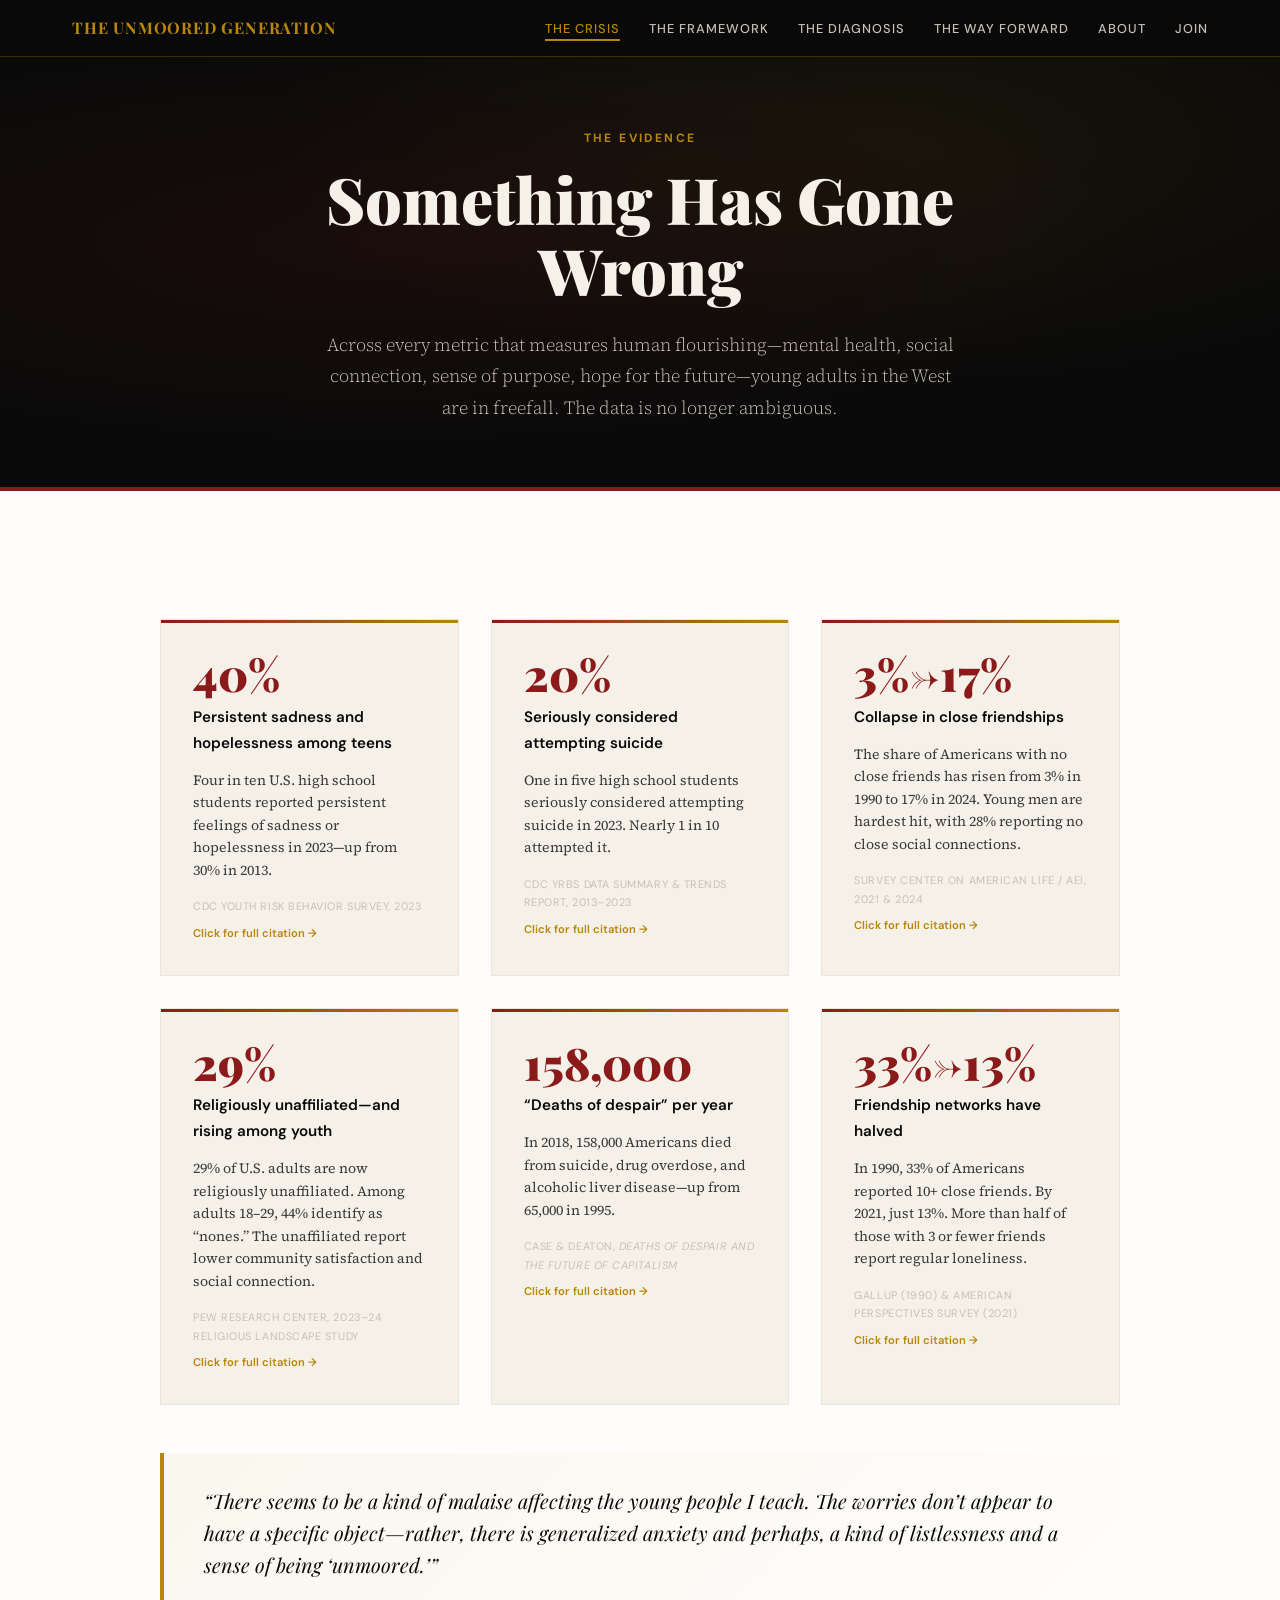
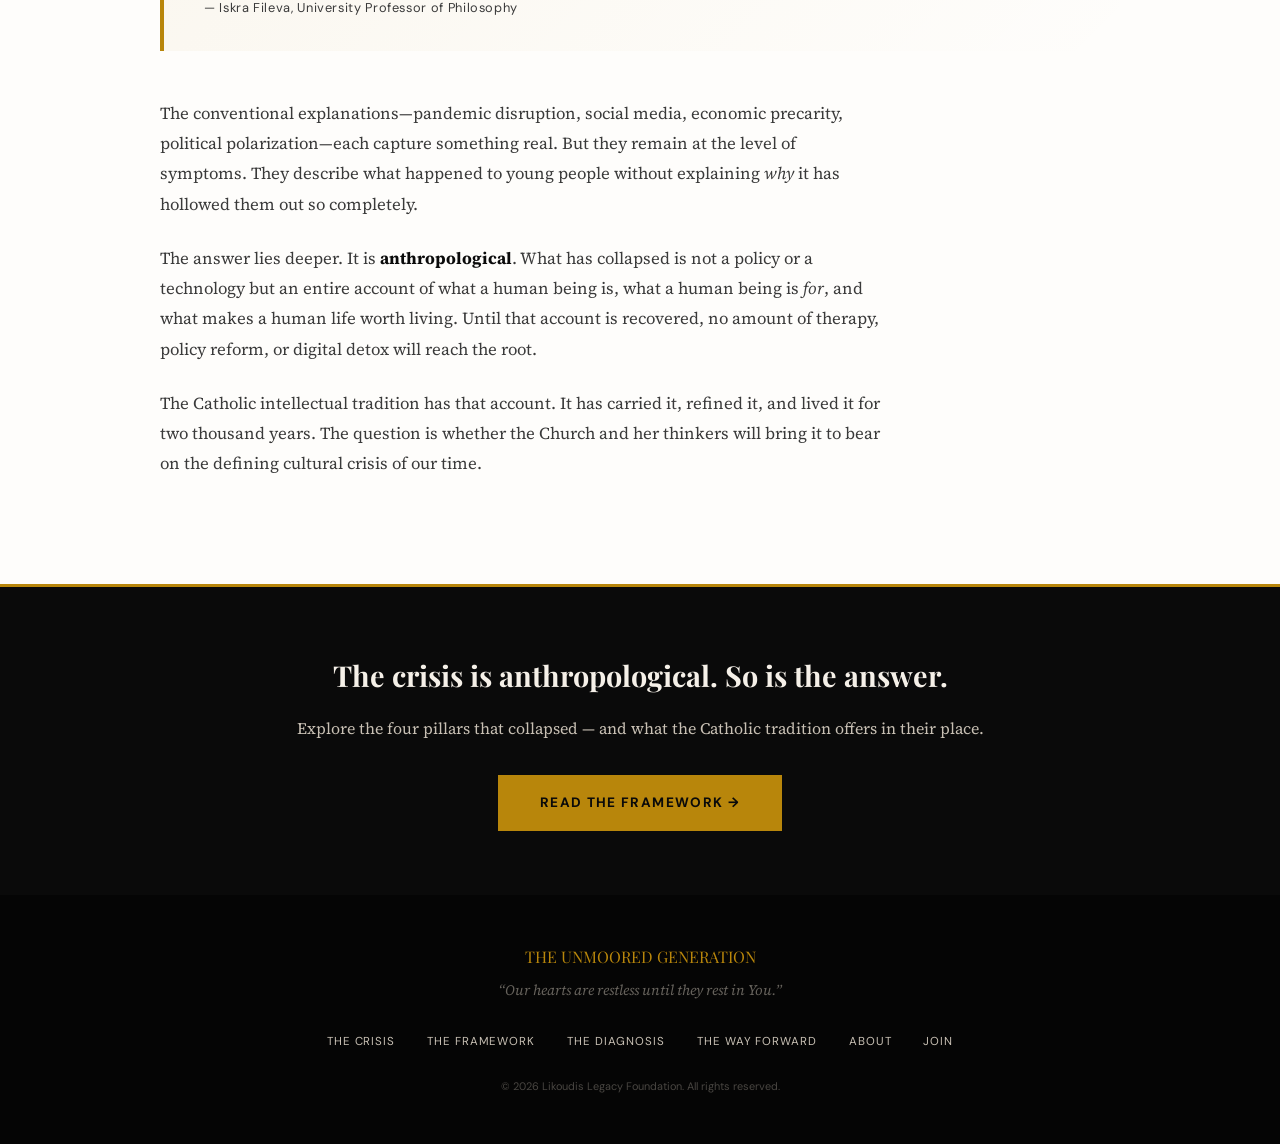
==== crisis.html @ 86757663 "Fix: Rebuild index as full landing page with section previews, add section-cta styles" ====
<!DOCTYPE html>
<html lang="en">
<head>
<meta charset="UTF-8">
<meta name="viewport" content="width=device-width, initial-scale=1.0">
<title>The Crisis — The Unmoored Generation</title>
<link rel="preconnect" href="https://fonts.googleapis.com">
<link href="https://fonts.googleapis.com/css2?family=Playfair+Display:ital,wght@0,400;0,700;0,900;1,400;1,700&family=Source+Serif+4:ital,opsz,wght@0,8..60,300;0,8..60,400;0,8..60,600;1,8..60,400&family=DM+Sans:wght@400;500;600;700&display=swap" rel="stylesheet">
<link rel="stylesheet" href="style.css">
</head>
<body>

<nav id="nav">
  <div class="nav-inner">
    <a href="index.html" class="nav-brand">THE UNMOORED GENERATION</a>
    <button class="hamburger" onclick="toggleMenu()">☰</button>
    <ul class="nav-links">
      <li><a href="crisis.html" class="active">The Crisis</a></li>
      <li><a href="framework.html">The Framework</a></li>
      <li><a href="diagnosis.html">The Diagnosis</a></li>
      <li><a href="solutions.html">The Way Forward</a></li>
      <li><a href="about.html">About</a></li>
      <li><a href="join.html">Join</a></li>
    </ul>
  </div>
</nav>

<header class="page-header">
  <div class="page-header-inner">
    <div class="section-label">The Evidence</div>
    <h1>Something Has Gone Wrong</h1>
    <p>Across every metric that measures human flourishing&mdash;mental health, social connection, sense of purpose, hope for the future&mdash;young adults in the West are in freefall. The data is no longer ambiguous.</p>
  </div>
</header>

<section class="section" style="background:var(--white); border-top:4px solid var(--blood);">
  <div class="section-inner">

    <div class="data-grid reveal">
      <a class="data-card" onclick="openModal('modal-1')" role="button" tabindex="0">
        <div class="data-number">40%</div>
        <div class="data-title">Persistent sadness and hopelessness among teens</div>
        <div class="data-desc">Four in ten U.S. high school students reported persistent feelings of sadness or hopelessness in 2023&mdash;up from 30% in 2013.</div>
        <div class="data-source">CDC Youth Risk Behavior Survey, 2023</div>
        <div class="data-link-hint">Click for full citation →</div>
      </a>

      <a class="data-card" onclick="openModal('modal-2')" role="button" tabindex="0">
        <div class="data-number">20%</div>
        <div class="data-title">Seriously considered attempting suicide</div>
        <div class="data-desc">One in five high school students seriously considered attempting suicide in 2023. Nearly 1 in 10 attempted it.</div>
        <div class="data-source">CDC YRBS Data Summary &amp; Trends Report, 2013–2023</div>
        <div class="data-link-hint">Click for full citation →</div>
      </a>

      <a class="data-card" onclick="openModal('modal-3')" role="button" tabindex="0">
        <div class="data-number">3%→17%</div>
        <div class="data-title">Collapse in close friendships</div>
        <div class="data-desc">The share of Americans with no close friends has risen from 3% in 1990 to 17% in 2024. Young men are hardest hit, with 28% reporting no close social connections.</div>
        <div class="data-source">Survey Center on American Life / AEI, 2021 &amp; 2024</div>
        <div class="data-link-hint">Click for full citation →</div>
      </a>

      <a class="data-card" onclick="openModal('modal-4')" role="button" tabindex="0">
        <div class="data-number">29%</div>
        <div class="data-title">Religiously unaffiliated&mdash;and rising among youth</div>
        <div class="data-desc">29% of U.S. adults are now religiously unaffiliated. Among adults 18&ndash;29, 44% identify as &ldquo;nones.&rdquo; The unaffiliated report lower community satisfaction and social connection.</div>
        <div class="data-source">Pew Research Center, 2023–24 Religious Landscape Study</div>
        <div class="data-link-hint">Click for full citation →</div>
      </a>

      <a class="data-card" onclick="openModal('modal-5')" role="button" tabindex="0">
        <div class="data-number">158,000</div>
        <div class="data-title">&ldquo;Deaths of despair&rdquo; per year</div>
        <div class="data-desc">In 2018, 158,000 Americans died from suicide, drug overdose, and alcoholic liver disease&mdash;up from 65,000 in 1995.</div>
        <div class="data-source">Case &amp; Deaton, <em>Deaths of Despair and the Future of Capitalism</em></div>
        <div class="data-link-hint">Click for full citation →</div>
      </a>

      <a class="data-card" onclick="openModal('modal-6')" role="button" tabindex="0">
        <div class="data-number">33%→13%</div>
        <div class="data-title">Friendship networks have halved</div>
        <div class="data-desc">In 1990, 33% of Americans reported 10+ close friends. By 2021, just 13%. More than half of those with 3 or fewer friends report regular loneliness.</div>
        <div class="data-source">Gallup (1990) &amp; American Perspectives Survey (2021)</div>
        <div class="data-link-hint">Click for full citation →</div>
      </a>
    </div>

    <div class="pull-quote reveal">
      <p>&ldquo;There seems to be a kind of malaise affecting the young people I teach. The worries don&rsquo;t appear to have a specific object&mdash;rather, there is generalized anxiety and perhaps, a kind of listlessness and a sense of being &lsquo;unmoored.&rsquo;&rdquo;</p>
      <cite>&mdash; Iskra Fileva, University Professor of Philosophy</cite>
    </div>

    <div class="prose reveal" style="max-width:720px;">
      <p>The conventional explanations&mdash;pandemic disruption, social media, economic precarity, political polarization&mdash;each capture something real. But they remain at the level of symptoms. They describe what happened to young people without explaining <em>why</em> it has hollowed them out so completely.</p>
      <p>The answer lies deeper. It is <strong>anthropological</strong>. What has collapsed is not a policy or a technology but an entire account of what a human being is, what a human being is <em>for</em>, and what makes a human life worth living. Until that account is recovered, no amount of therapy, policy reform, or digital detox will reach the root.</p>
      <p>The Catholic intellectual tradition has that account. It has carried it, refined it, and lived it for two thousand years. The question is whether the Church and her thinkers will bring it to bear on the defining cultural crisis of our time.</p>
    </div>

  </div>
</section>

<div class="cta-banner">
  <h3>The crisis is anthropological. So is the answer.</h3>
  <p>Explore the four pillars that collapsed — and what the Catholic tradition offers in their place.</p>
  <a href="framework.html" class="btn">Read the Framework →</a>
</div>

<footer>
  <div class="footer-brand">THE UNMOORED GENERATION</div>
  <div class="footer-tagline">&ldquo;Our hearts are restless until they rest in You.&rdquo;</div>
  <ul class="footer-links">
    <li><a href="crisis.html">The Crisis</a></li>
    <li><a href="framework.html">The Framework</a></li>
    <li><a href="diagnosis.html">The Diagnosis</a></li>
    <li><a href="solutions.html">The Way Forward</a></li>
    <li><a href="about.html">About</a></li>
    <li><a href="join.html">Join</a></li>
  </ul>
  <div class="footer-copy">&copy; 2026 Likoudis Legacy Foundation. All rights reserved.</div>
</footer>

<!-- CITATION MODALS -->
<div class="modal-overlay" id="modal-1">
  <div class="modal">
    <button class="modal-close" onclick="closeModal('modal-1')">&times;</button>
    <div class="modal-stat">40%</div>
    <h3>Persistent Feelings of Sadness or Hopelessness Among U.S. High School Students</h3>
    <p>In 2023, 39.7% of U.S. high school students experienced persistent feelings of sadness or hopelessness during the past 12 months. This represents a significant increase from 30% in 2013, though a slight improvement from 42% in 2021.</p>
    <p>The trend is particularly acute among female students (53%), LGBTQ+ students (65%), and students from marginalized racial and ethnic groups.</p>
    <div class="citation">
      <div class="cite-label">Primary Sources</div>
      <p><strong>CDC.</strong> &ldquo;Youth Risk Behavior Survey Data Summary &amp; Trends Report: 2013&ndash;2023.&rdquo; U.S. Department of Health and Human Services, 2024.</p>
      <p><a href="https://www.cdc.gov/yrbs/dstr/pdf/YRBS-2023-Data-Summary-Trend-Report.pdf" target="_blank" rel="noopener">https://www.cdc.gov/yrbs/dstr/pdf/YRBS-2023-Data-Summary-Trend-Report.pdf</a></p>
      <p style="margin-top:1rem;"><strong>Verlenden, J.V., et al.</strong> &ldquo;Mental Health and Suicide Risk Among High School Students.&rdquo; <em>MMWR Suppl.</em> 73(4), October 2024.</p>
      <p><a href="https://www.cdc.gov/mmwr/volumes/73/su/pdfs/su7304a9-H.pdf" target="_blank" rel="noopener">https://www.cdc.gov/mmwr/volumes/73/su/pdfs/su7304a9-H.pdf</a></p>
    </div>
  </div>
</div>

<div class="modal-overlay" id="modal-2">
  <div class="modal">
    <button class="modal-close" onclick="closeModal('modal-2')">&times;</button>
    <div class="modal-stat">20.4%</div>
    <h3>Suicidal Ideation Among U.S. High School Students</h3>
    <p>In 2023, 20.4% of high school students seriously considered attempting suicide, and 9.5% attempted suicide during the past 12 months. Among female students, 27% seriously considered suicide.</p>
    <div class="citation">
      <div class="cite-label">Primary Sources</div>
      <p><strong>CDC.</strong> &ldquo;Mental Health &mdash; Adolescent and School Health.&rdquo; Updated January 2025.</p>
      <p><a href="https://www.cdc.gov/healthy-youth/mental-health/index.html" target="_blank" rel="noopener">https://www.cdc.gov/healthy-youth/mental-health/index.html</a></p>
      <p style="margin-top:1rem;"><strong>CDC.</strong> &ldquo;2023 Youth Risk Behavior Survey Results.&rdquo; Updated February 2025.</p>
      <p><a href="https://www.cdc.gov/yrbs/results/2023-yrbs-results.html" target="_blank" rel="noopener">https://www.cdc.gov/yrbs/results/2023-yrbs-results.html</a></p>
    </div>
  </div>
</div>

<div class="modal-overlay" id="modal-3">
  <div class="modal">
    <button class="modal-close" onclick="closeModal('modal-3')">&times;</button>
    <div class="modal-stat">3% → 17%</div>
    <h3>The Collapse of Close Friendships in America</h3>
    <p>In 1990, just 3% of Americans reported having no close friends. By 2021, that figure had risen to 12%. By 2024, it reached 17%. Young men have been hardest hit: 28% of men under 30 reported having no close social connections in 2021.</p>
    <div class="citation">
      <div class="cite-label">Primary Sources</div>
      <p><strong>Cox, Daniel A.</strong> &ldquo;The State of American Friendship: Change, Challenges, and Loss.&rdquo; <em>American Perspectives Survey</em>, Survey Center on American Life, June 2021.</p>
      <p><a href="https://www.americansurveycenter.org/research/the-state-of-american-friendship-change-challenges-and-loss/" target="_blank" rel="noopener">https://www.americansurveycenter.org/research/the-state-of-american-friendship-change-challenges-and-loss/</a></p>
      <p style="margin-top:1rem;"><strong>Cox, Daniel A. and Pressler, Samuel.</strong> &ldquo;Disconnected: The Growing Class Divide in American Civic Life.&rdquo; Survey Center on American Life, 2024.</p>
      <p><a href="https://www.aei.org/featured_data/the-decline-in-american-friendship/" target="_blank" rel="noopener">https://www.aei.org/featured_data/the-decline-in-american-friendship/</a></p>
    </div>
  </div>
</div>

<div class="modal-overlay" id="modal-4">
  <div class="modal">
    <button class="modal-close" onclick="closeModal('modal-4')">&times;</button>
    <div class="modal-stat">29%</div>
    <h3>The Rise of Religious &ldquo;Nones&rdquo; in America</h3>
    <p>According to Pew Research Center&rsquo;s 2023&ndash;24 Religious Landscape Study, 29% of U.S. adults now identify as religiously unaffiliated. Among adults aged 18&ndash;29, approximately 44% are unaffiliated. The unaffiliated report lower satisfaction with their communities and social lives.</p>
    <div class="citation">
      <div class="cite-label">Primary Sources</div>
      <p><strong>Pew Research Center.</strong> &ldquo;Religious &lsquo;Nones&rsquo; in America: Who They Are and What They Believe.&rdquo; January 24, 2024.</p>
      <p><a href="https://www.pewresearch.org/religion/2024/01/24/religious-nones-in-america-who-they-are-and-what-they-believe/" target="_blank" rel="noopener">https://www.pewresearch.org/religion/2024/01/24/religious-nones-in-america-who-they-are-and-what-they-believe/</a></p>
      <p style="margin-top:1rem;"><strong>Pew Research Center.</strong> &ldquo;Decline of Christianity in the U.S. Has Slowed, May Have Leveled Off.&rdquo; February 2025.</p>
      <p><a href="https://www.pewresearch.org/religion/2025/02/26/decline-of-christianity-in-the-us-has-slowed-may-have-leveled-off/" target="_blank" rel="noopener">https://www.pewresearch.org/religion/2025/02/26/decline-of-christianity-in-the-us-has-slowed-may-have-leveled-off/</a></p>
    </div>
  </div>
</div>

<div class="modal-overlay" id="modal-5">
  <div class="modal">
    <button class="modal-close" onclick="closeModal('modal-5')">&times;</button>
    <div class="modal-stat">158,000</div>
    <h3>&ldquo;Deaths of Despair&rdquo;</h3>
    <p>Princeton economists Anne Case and Angus Deaton documented a dramatic rise in deaths from suicide, drug overdose, and alcoholic liver disease. In 2018, approximately 158,000 Americans died from these causes, compared to 65,000 in 1995.</p>
    <p>Case and Deaton attribute this to a &ldquo;broad deterioration in the lives of Americans without a college degree,&rdquo; including the weakening of social institutions and declining economic prospects.</p>
    <div class="citation">
      <div class="cite-label">Primary Sources</div>
      <p><strong>Case, Anne and Deaton, Angus.</strong> <em>Deaths of Despair and the Future of Capitalism.</em> Princeton University Press, 2020.</p>
      <p style="margin-top:1rem;"><strong>Case, Anne and Deaton, Angus.</strong> &ldquo;Rising Morbidity and Mortality in Midlife.&rdquo; <em>PNAS</em> 112(49), 2015.</p>
      <p><a href="https://www.pnas.org/doi/10.1073/pnas.1518393112" target="_blank" rel="noopener">https://www.pnas.org/doi/10.1073/pnas.1518393112</a></p>
    </div>
  </div>
</div>

<div class="modal-overlay" id="modal-6">
  <div class="modal">
    <button class="modal-close" onclick="closeModal('modal-6')">&times;</button>
    <div class="modal-stat">33% → 13%</div>
    <h3>The Shrinking of American Social Networks</h3>
    <p>In 1990, 33% of Americans reported having 10 or more close friends. By 2021, just 13% did. In 1990, 45% of young men said they would turn to friends first when facing a personal problem. By 2021, only 22% did. Americans who attend religious services regularly report significantly lower rates of loneliness.</p>
    <div class="citation">
      <div class="cite-label">Primary Sources</div>
      <p><strong>Cox, Daniel A.</strong> &ldquo;The State of American Friendship.&rdquo; Survey Center on American Life, June 2021.</p>
      <p><a href="https://www.americansurveycenter.org/research/the-state-of-american-friendship-change-challenges-and-loss/" target="_blank" rel="noopener">https://www.americansurveycenter.org/research/the-state-of-american-friendship-change-challenges-and-loss/</a></p>
      <p style="margin-top:1rem;"><strong>Cox, Daniel A.</strong> &ldquo;Men&rsquo;s Social Circles Are Shrinking.&rdquo; Survey Center on American Life, 2022.</p>
      <p><a href="https://www.americansurveycenter.org/why-mens-social-circles-are-shrinking/" target="_blank" rel="noopener">https://www.americansurveycenter.org/why-mens-social-circles-are-shrinking/</a></p>
    </div>
  </div>
</div>

<script src="main.js"></script>
</body>
</html>
---- style.css ----
:root {
  --ink: #0a0a0a;
  --cream: #f5f0e8;
  --parchment: #ece5d8;
  --gold: #b8860b;
  --gold-light: #d4a843;
  --blood: #8b1a1a;
  --blood-deep: #5c0e0e;
  --slate: #3a3a3a;
  --mist: #c8c0b4;
  --white: #fefdfb;
}
* { margin: 0; padding: 0; box-sizing: border-box; }
html { scroll-behavior: smooth; }
body {
  font-family: 'Source Serif 4', Georgia, serif;
  background: var(--cream);
  color: var(--ink);
  line-height: 1.7;
  overflow-x: hidden;
}

/* ── NAV ── */
nav {
  position: fixed; top: 0; left: 0; right: 0; z-index: 100;
  background: rgba(10,10,10,0.97);
  backdrop-filter: blur(12px);
  border-bottom: 1px solid rgba(184,134,11,0.3);
  transition: transform 0.3s ease;
}
nav.hidden { transform: translateY(-100%); }
.nav-inner {
  max-width: 1200px; margin: 0 auto;
  display: flex; align-items: center; justify-content: space-between;
  padding: 0.9rem 2rem;
}
.nav-brand {
  font-family: 'Playfair Display', serif;
  color: var(--gold); font-size: 1rem; font-weight: 700;
  letter-spacing: 0.05em; text-decoration: none;
}
.nav-links { display: flex; gap: 1.8rem; list-style: none; }
.nav-links a {
  color: var(--mist); text-decoration: none;
  font-family: 'DM Sans', sans-serif; font-size: 0.8rem;
  font-weight: 500; letter-spacing: 0.08em; text-transform: uppercase;
  transition: color 0.3s; padding-bottom: 2px;
  border-bottom: 2px solid transparent;
}
.nav-links a:hover { color: var(--gold); }
.nav-links a.active {
  color: var(--gold);
  border-bottom: 2px solid var(--gold);
}
.hamburger {
  display: none; background: none; border: none;
  color: var(--gold); font-size: 1.5rem; cursor: pointer;
}

/* ── PAGE HEADER (non-home pages) ── */
.page-header {
  background: var(--ink); padding: 8rem 2rem 4rem;
  text-align: center; position: relative; overflow: hidden;
}
.page-header::before {
  content: ''; position: absolute; inset: 0;
  background: radial-gradient(ellipse at 30% 50%, rgba(139,26,26,0.12) 0%, transparent 60%),
    radial-gradient(ellipse at 70% 30%, rgba(184,134,11,0.08) 0%, transparent 50%);
}
.page-header-inner { position: relative; z-index: 1; max-width: 800px; margin: 0 auto; }
.page-header .section-label { color: var(--gold); margin-bottom: 1rem; }
.page-header h1 {
  font-family: 'Playfair Display', serif;
  font-size: clamp(2.5rem, 5vw, 4rem); font-weight: 900;
  color: var(--cream); line-height: 1.1; margin-bottom: 1.5rem;
}
.page-header p {
  font-size: 1.15rem; color: var(--mist); max-width: 640px; margin: 0 auto;
  font-weight: 300;
}

/* ── SECTIONS ── */
.section { padding: 5rem 2rem; }
.section-inner { max-width: 960px; margin: 0 auto; }
.section-label {
  font-family: 'DM Sans', sans-serif; font-size: 0.75rem;
  font-weight: 700; letter-spacing: 0.2em; text-transform: uppercase;
  color: var(--blood); margin-bottom: 1rem;
}
.section-title {
  font-family: 'Playfair Display', serif;
  font-size: clamp(2rem, 4vw, 3rem); font-weight: 900;
  line-height: 1.15; margin-bottom: 2rem; color: var(--ink);
}
.section-intro {
  font-size: 1.1rem; color: var(--slate); max-width: 720px; margin-bottom: 3rem;
}
.prose p { font-size: 1.05rem; color: var(--slate); margin-bottom: 1.5rem; line-height: 1.8; }
.prose p strong { color: var(--ink); }

/* ── DATA GRID ── */
.data-grid {
  display: grid; grid-template-columns: repeat(auto-fit, minmax(280px, 1fr));
  gap: 2rem; margin: 3rem 0;
}
.data-card {
  background: var(--cream); border: 1px solid var(--parchment);
  padding: 2rem; position: relative;
  transition: transform 0.3s, box-shadow 0.3s;
  cursor: pointer; text-decoration: none; color: inherit; display: block;
}
.data-card:hover { transform: translateY(-4px); box-shadow: 0 12px 40px rgba(0,0,0,0.08); }
.data-card::before {
  content: ''; position: absolute; top: 0; left: 0; right: 0;
  height: 3px; background: linear-gradient(90deg, var(--blood), var(--gold));
}
.data-number {
  font-family: 'Playfair Display', serif; font-size: 2.8rem;
  font-weight: 900; color: var(--blood); line-height: 1; margin-bottom: 0.5rem;
}
.data-title {
  font-family: 'DM Sans', sans-serif; font-size: 0.95rem;
  font-weight: 600; color: var(--ink); margin-bottom: 0.75rem;
}
.data-desc { font-size: 0.88rem; color: var(--slate); line-height: 1.6; }
.data-source {
  font-family: 'DM Sans', sans-serif; font-size: 0.68rem;
  color: var(--mist); margin-top: 1rem; text-transform: uppercase; letter-spacing: 0.05em;
}
.data-link-hint {
  font-family: 'DM Sans', sans-serif; font-size: 0.7rem;
  color: var(--gold); margin-top: 0.5rem; font-weight: 600;
}

/* ── PULL QUOTE ── */
.pull-quote {
  border-left: 4px solid var(--gold); padding: 2rem 2.5rem;
  margin: 3rem 0; background: linear-gradient(135deg, rgba(184,134,11,0.05), transparent);
}
.pull-quote p {
  font-family: 'Playfair Display', serif; font-size: 1.25rem;
  font-style: italic; color: var(--ink); line-height: 1.6;
}
.pull-quote cite {
  display: block; font-family: 'DM Sans', sans-serif; font-size: 0.8rem;
  font-style: normal; color: var(--slate); margin-top: 1rem; letter-spacing: 0.05em;
}

/* ── PILLAR GRID ── */
.pillar-grid {
  display: grid; grid-template-columns: repeat(auto-fit, minmax(260px, 1fr));
  gap: 1.5rem; margin: 3rem 0;
}
.pillar {
  border: 1px solid rgba(184,134,11,0.25); padding: 2.5rem 2rem;
  background: rgba(255,255,255,0.03);
  transition: border-color 0.3s, background 0.3s;
}
.pillar:hover { border-color: var(--gold); background: rgba(184,134,11,0.06); }
.pillar-icon { font-size: 2rem; margin-bottom: 1.2rem; display: block; }
.pillar-name {
  font-family: 'Playfair Display', serif; font-size: 1.4rem;
  font-weight: 700; color: var(--gold); margin-bottom: 0.3rem;
}
.pillar-question {
  font-style: italic; font-size: 1rem; color: var(--gold-light); margin-bottom: 1rem;
}
.pillar-lost, .pillar-recovered { font-size: 0.88rem; line-height: 1.6; margin-bottom: 1rem; }
.pillar-lost { color: rgba(200,192,180,0.7); }
.pillar-recovered { color: var(--cream); }
.pillar-tag {
  font-family: 'DM Sans', sans-serif; font-size: 0.63rem;
  font-weight: 700; letter-spacing: 0.15em; text-transform: uppercase; margin-bottom: 0.4rem;
}
.pillar-tag.lost { color: var(--blood); }
.pillar-tag.recovered { color: var(--gold); }

/* ── ACEDIA SIDEBAR ── */
.acedia-content {
  display: grid; grid-template-columns: 1fr 1fr;
  gap: 4rem; align-items: start; margin-top: 2rem;
}
.acedia-sidebar {
  background: var(--ink); color: var(--cream); padding: 2.5rem; position: relative;
}
.acedia-sidebar::before {
  content: ''; position: absolute; top: 0; left: 0; right: 0; height: 3px; background: var(--gold);
}
.acedia-sidebar h3 {
  font-family: 'Playfair Display', serif; font-size: 1.2rem;
  color: var(--gold); margin-bottom: 1.5rem;
}
.comparison-row {
  display: grid; grid-template-columns: 1fr 1fr; gap: 1rem;
  margin-bottom: 1.5rem; padding-bottom: 1.5rem;
  border-bottom: 1px solid rgba(200,192,180,0.15);
}
.comparison-row:last-child { border-bottom: none; padding-bottom: 0; margin-bottom: 0; }
.comp-label {
  font-family: 'DM Sans', sans-serif; font-size: 0.63rem;
  font-weight: 700; letter-spacing: 0.15em; text-transform: uppercase; margin-bottom: 0.3rem;
}
.comp-secular .comp-label { color: var(--mist); }
.comp-catholic .comp-label { color: var(--gold); }
.comp-text { font-size: 0.88rem; line-height: 1.5; }
.comp-secular .comp-text { color: rgba(200,192,180,0.7); }
.comp-catholic .comp-text { color: var(--cream); }

/* ── SOLUTION BLOCKS ── */
.solution-block {
  display: grid; grid-template-columns: 80px 1fr; gap: 2rem;
  padding: 2.5rem 0; border-bottom: 1px solid var(--parchment);
}
.solution-block:last-child { border-bottom: none; }
.solution-num {
  font-family: 'Playfair Display', serif; font-size: 3rem;
  font-weight: 900; color: var(--parchment); line-height: 1;
}
.solution-title {
  font-family: 'Playfair Display', serif; font-size: 1.35rem;
  font-weight: 700; color: var(--ink); margin-bottom: 0.5rem;
}
.solution-desc { font-size: 0.98rem; color: var(--slate); line-height: 1.7; }

/* ── ABOUT LAYOUT ── */
.about-content {
  display: grid; grid-template-columns: 2fr 1fr; gap: 4rem; margin-top: 2rem;
}
.about-sidebar {
  background: var(--white); border: 1px solid var(--parchment); padding: 2rem;
}
.about-sidebar h3 {
  font-family: 'Playfair Display', serif; font-size: 1.1rem;
  margin-bottom: 1rem; color: var(--ink);
}
.about-sidebar p { font-size: 0.9rem; color: var(--slate); line-height: 1.6; margin-bottom: 1rem; }
.about-sidebar a { color: var(--gold); text-decoration: none; font-weight: 600; }

/* ── JOIN / CTA ── */
.join-section {
  background: var(--ink); color: var(--cream); text-align: center;
  position: relative; overflow: hidden; padding: 6rem 2rem;
}
.join-section::before {
  content: ''; position: absolute; inset: 0;
  background: radial-gradient(ellipse at 50% 0%, rgba(139,26,26,0.2) 0%, transparent 60%),
    radial-gradient(ellipse at 50% 100%, rgba(184,134,11,0.1) 0%, transparent 40%);
}
.join-inner { position: relative; z-index: 1; max-width: 700px; margin: 0 auto; }
.join-inner .section-label { color: var(--gold); }
.join-inner .section-title { color: var(--cream); margin-bottom: 1.5rem; }
.join-text { font-size: 1.1rem; color: var(--mist); margin-bottom: 3rem; }
.role-cards {
  display: grid; grid-template-columns: repeat(auto-fit, minmax(180px, 1fr));
  gap: 1rem; margin-bottom: 3rem; text-align: left;
}
.role-card {
  border: 1px solid rgba(184,134,11,0.3); padding: 1.5rem;
  transition: border-color 0.3s, background 0.3s;
}
.role-card:hover { border-color: var(--gold); background: rgba(184,134,11,0.06); }
.role-icon { font-size: 1.5rem; margin-bottom: 0.75rem; }
.role-title {
  font-family: 'DM Sans', sans-serif; font-size: 0.85rem;
  font-weight: 700; color: var(--gold); margin-bottom: 0.4rem;
}
.role-desc { font-size: 0.78rem; color: var(--mist); line-height: 1.5; }
.cta-form { display: flex; gap: 0; max-width: 500px; margin: 0 auto 2rem; }
.cta-form input {
  flex: 1; padding: 1rem 1.25rem;
  border: 1px solid rgba(184,134,11,0.4); border-right: none;
  background: rgba(255,255,255,0.05); color: var(--cream);
  font-family: 'DM Sans', sans-serif; font-size: 0.9rem; outline: none;
  transition: border-color 0.3s;
}
.cta-form input::placeholder { color: var(--mist); }
.cta-form input:focus { border-color: var(--gold); }
.cta-form button {
  padding: 1rem 2rem; background: var(--gold); color: var(--ink); border: none;
  font-family: 'DM Sans', sans-serif; font-size: 0.85rem; font-weight: 700;
  letter-spacing: 0.1em; text-transform: uppercase; cursor: pointer;
  transition: background 0.3s; white-space: nowrap;
}
.cta-form button:hover { background: var(--gold-light); }
.join-foundation {
  font-family: 'DM Sans', sans-serif; font-size: 0.8rem; color: var(--mist); margin-top: 1rem;
}
.join-foundation a { color: var(--gold); text-decoration: none; }

/* ── SECTION CTA ── */
.section-cta { margin-top: 3rem; text-align: center; }
.btn {
  display: inline-block; padding: 1rem 2.5rem;
  font-family: 'DM Sans', sans-serif; font-size: 0.85rem; font-weight: 700;
  letter-spacing: 0.1em; text-transform: uppercase; text-decoration: none;
  background: var(--gold); color: var(--ink); border: 2px solid var(--gold);
  transition: all 0.3s; cursor: pointer;
}
.btn:hover { background: var(--gold-light); border-color: var(--gold-light); }

/* ── CTA BANNER (bottom of content pages) ── */
.cta-banner {
  background: var(--ink); padding: 4rem 2rem; text-align: center;
  border-top: 3px solid var(--gold);
}
.cta-banner h3 {
  font-family: 'Playfair Display', serif; font-size: 1.8rem;
  color: var(--cream); margin-bottom: 1rem;
}
.cta-banner p { color: var(--mist); margin-bottom: 2rem; font-size: 1rem; }
.cta-banner a.btn {
  display: inline-block; padding: 0.9rem 2.5rem;
  background: var(--gold); color: var(--ink); text-decoration: none;
  font-family: 'DM Sans', sans-serif; font-size: 0.85rem; font-weight: 700;
  letter-spacing: 0.1em; text-transform: uppercase;
  transition: background 0.3s;
}
.cta-banner a.btn:hover { background: var(--gold-light); }

/* ── MODAL ── */
.modal-overlay {
  display: none; position: fixed; inset: 0;
  background: rgba(0,0,0,0.7); z-index: 200;
  justify-content: center; align-items: center; padding: 2rem;
}
.modal-overlay.active { display: flex; }
.modal {
  background: var(--white); max-width: 640px; width: 100%;
  max-height: 80vh; overflow-y: auto; padding: 3rem; position: relative;
}
.modal-close {
  position: absolute; top: 1rem; right: 1.5rem;
  background: none; border: none; font-size: 1.5rem; cursor: pointer; color: var(--slate);
}
.modal h3 {
  font-family: 'Playfair Display', serif; font-size: 1.5rem;
  margin-bottom: 1rem; color: var(--ink);
}
.modal .modal-stat {
  font-family: 'Playfair Display', serif; font-size: 3rem;
  font-weight: 900; color: var(--blood); margin-bottom: 1rem;
}
.modal p { font-size: 0.95rem; color: var(--slate); line-height: 1.7; margin-bottom: 1rem; }
.modal .citation {
  background: var(--cream); padding: 1.5rem; border-left: 3px solid var(--gold); margin-top: 1.5rem;
}
.modal .citation p { font-size: 0.85rem; margin-bottom: 0.5rem; }
.modal .citation a { color: var(--gold); word-break: break-all; }
.modal .citation .cite-label {
  font-family: 'DM Sans', sans-serif; font-size: 0.65rem;
  font-weight: 700; letter-spacing: 0.15em; text-transform: uppercase;
  color: var(--blood); margin-bottom: 0.5rem;
}

/* ── HERO (index only) ── */
.hero {
  min-height: 100vh; background: var(--ink);
  display: flex; flex-direction: column;
  justify-content: center; align-items: center;
  text-align: center; padding: 6rem 2rem 4rem;
  position: relative; overflow: hidden;
}
.hero::before {
  content: ''; position: absolute; inset: 0;
  background: radial-gradient(ellipse at 20% 50%, rgba(139,26,26,0.15) 0%, transparent 60%),
    radial-gradient(ellipse at 80% 30%, rgba(184,134,11,0.1) 0%, transparent 50%);
}
.hero::after {
  content: ''; position: absolute; inset: 0;
  background: url("data:image/svg+xml,%3Csvg viewBox='0 0 256 256' xmlns='http://www.w3.org/2000/svg'%3E%3Cfilter id='n'%3E%3CfeTurbulence type='fractalNoise' baseFrequency='0.9' numOctaves='4' stitchTiles='stitch'/%3E%3C/filter%3E%3Crect width='100%25' height='100%25' filter='url(%23n)' opacity='0.03'/%3E%3C/svg%3E");
  pointer-events: none;
}
.hero-content { position: relative; z-index: 1; max-width: 900px; }
.hero-cross { font-size: 2.5rem; color: var(--gold); margin-bottom: 2rem; opacity: 0; animation: fadeDown 1s 0.3s forwards; }
.hero h1 {
  font-family: 'Playfair Display', serif;
  font-size: clamp(3rem, 7vw, 5.5rem); font-weight: 900;
  color: var(--cream); line-height: 1.05; margin-bottom: 0.5rem;
  opacity: 0; animation: fadeUp 1s 0.5s forwards;
}
.hero h1 span {
  display: block; color: var(--gold); font-style: italic;
  font-weight: 400; font-size: 0.45em; margin-top: 0.3em; letter-spacing: 0.02em;
}
.hero-subtitle {
  font-size: clamp(1.05rem, 2vw, 1.35rem); color: var(--mist);
  max-width: 640px; margin: 2rem auto; font-weight: 300;
  opacity: 0; animation: fadeUp 1s 0.8s forwards;
}
.hero-nav {
  display: flex; flex-wrap: wrap; gap: 1rem; justify-content: center;
  margin-top: 3rem; opacity: 0; animation: fadeUp 1s 1.1s forwards;
}
.hero-nav a {
  display: inline-block; padding: 0.8rem 1.8rem;
  font-family: 'DM Sans', sans-serif; font-size: 0.8rem; font-weight: 600;
  letter-spacing: 0.1em; text-transform: uppercase; text-decoration: none;
  transition: all 0.3s; border: 1px solid rgba(184,134,11,0.4); color: var(--mist);
}
.hero-nav a:hover { border-color: var(--gold); color: var(--gold); background: rgba(184,134,11,0.08); }
.hero-nav a.primary { background: var(--gold); color: var(--ink); border-color: var(--gold); }
.hero-nav a.primary:hover { background: var(--gold-light); }
.hero-stats {
  display: flex; gap: 3rem; justify-content: center;
  margin-top: 3rem; opacity: 0; animation: fadeUp 1s 1.4s forwards;
  flex-wrap: wrap;
}
.hero-stat { text-align: center; }
.hero-stat-number {
  font-family: 'Playfair Display', serif; font-size: 3rem;
  font-weight: 900; color: var(--blood); line-height: 1;
}
.hero-stat-label {
  font-family: 'DM Sans', sans-serif; font-size: 0.72rem;
  color: var(--mist); text-transform: uppercase; letter-spacing: 0.1em; margin-top: 0.5rem;
}
.hero-scroll {
  position: absolute; bottom: 2rem; left: 50%; transform: translateX(-50%);
  color: var(--gold); opacity: 0.6; animation: pulse 2s infinite; font-size: 1.5rem; z-index: 1;
}

/* ── FOOTER ── */
footer {
  background: #050505; color: var(--mist); padding: 3rem 2rem; text-align: center;
}
.footer-brand {
  font-family: 'Playfair Display', serif; color: var(--gold);
  font-size: 1rem; margin-bottom: 0.5rem;
}
.footer-tagline {
  font-family: 'Source Serif 4', serif; font-style: italic;
  font-size: 0.9rem; color: rgba(200,192,180,0.5); margin-bottom: 1.5rem;
}
.footer-links {
  display: flex; gap: 2rem; justify-content: center;
  list-style: none; margin-bottom: 1.5rem; flex-wrap: wrap;
}
.footer-links a {
  color: var(--mist); text-decoration: none;
  font-family: 'DM Sans', sans-serif; font-size: 0.72rem;
  letter-spacing: 0.08em; text-transform: uppercase; transition: color 0.3s;
}
.footer-links a:hover { color: var(--gold); }
.footer-copy {
  font-family: 'DM Sans', sans-serif; font-size: 0.68rem;
  color: rgba(200,192,180,0.35);
}

/* ── DARK SECTION VARIANT ── */
.dark-section {
  background: var(--ink); color: var(--cream); position: relative;
}
.dark-section::before {
  content: ''; position: absolute; inset: 0;
  background: radial-gradient(ellipse at 70% 20%, rgba(184,134,11,0.08) 0%, transparent 50%);
}
.dark-section .section-inner { position: relative; z-index: 1; }
.dark-section .section-label { color: var(--gold); }
.dark-section .section-title { color: var(--cream); }
.dark-section .section-intro { color: var(--mist); }
.dark-section .pull-quote { border-left-color: var(--gold); }
.dark-section .pull-quote p { color: var(--cream); }
.dark-section .pull-quote cite { color: var(--mist); }

/* ── ANIMATIONS ── */
@keyframes fadeUp { from { opacity: 0; transform: translateY(30px); } to { opacity: 1; transform: translateY(0); } }
@keyframes fadeDown { from { opacity: 0; transform: translateY(-20px); } to { opacity: 1; transform: translateY(0); } }
@keyframes pulse { 0%,100% { opacity:0.4; transform:translateX(-50%) translateY(0); } 50% { opacity:0.8; transform:translateX(-50%) translateY(8px); } }
.reveal { opacity: 0; transform: translateY(40px); transition: opacity 0.8s ease, transform 0.8s ease; }
.reveal.visible { opacity: 1; transform: translateY(0); }

/* ── RESPONSIVE ── */
@media (max-width: 768px) {
  .nav-links {
    display: none; position: absolute; top: 100%; left: 0; right: 0;
    background: rgba(10,10,10,0.98); flex-direction: column; padding: 1.5rem 2rem; gap: 1rem;
  }
  .nav-links.open { display: flex; }
  .hamburger { display: block; }
  .hero-stats { gap: 1.5rem; }
  .acedia-content { grid-template-columns: 1fr; gap: 2rem; }
  .about-content { grid-template-columns: 1fr; gap: 2rem; }
  .solution-block { grid-template-columns: 60px 1fr; gap: 1rem; }
  .cta-form { flex-direction: column; }
  .cta-form input { border-right: 1px solid rgba(184,134,11,0.4); border-bottom: none; }
  .pillar-grid { grid-template-columns: 1fr; }
  .role-cards { grid-template-columns: 1fr 1fr; }
  .hero-nav { gap: 0.6rem; }
}
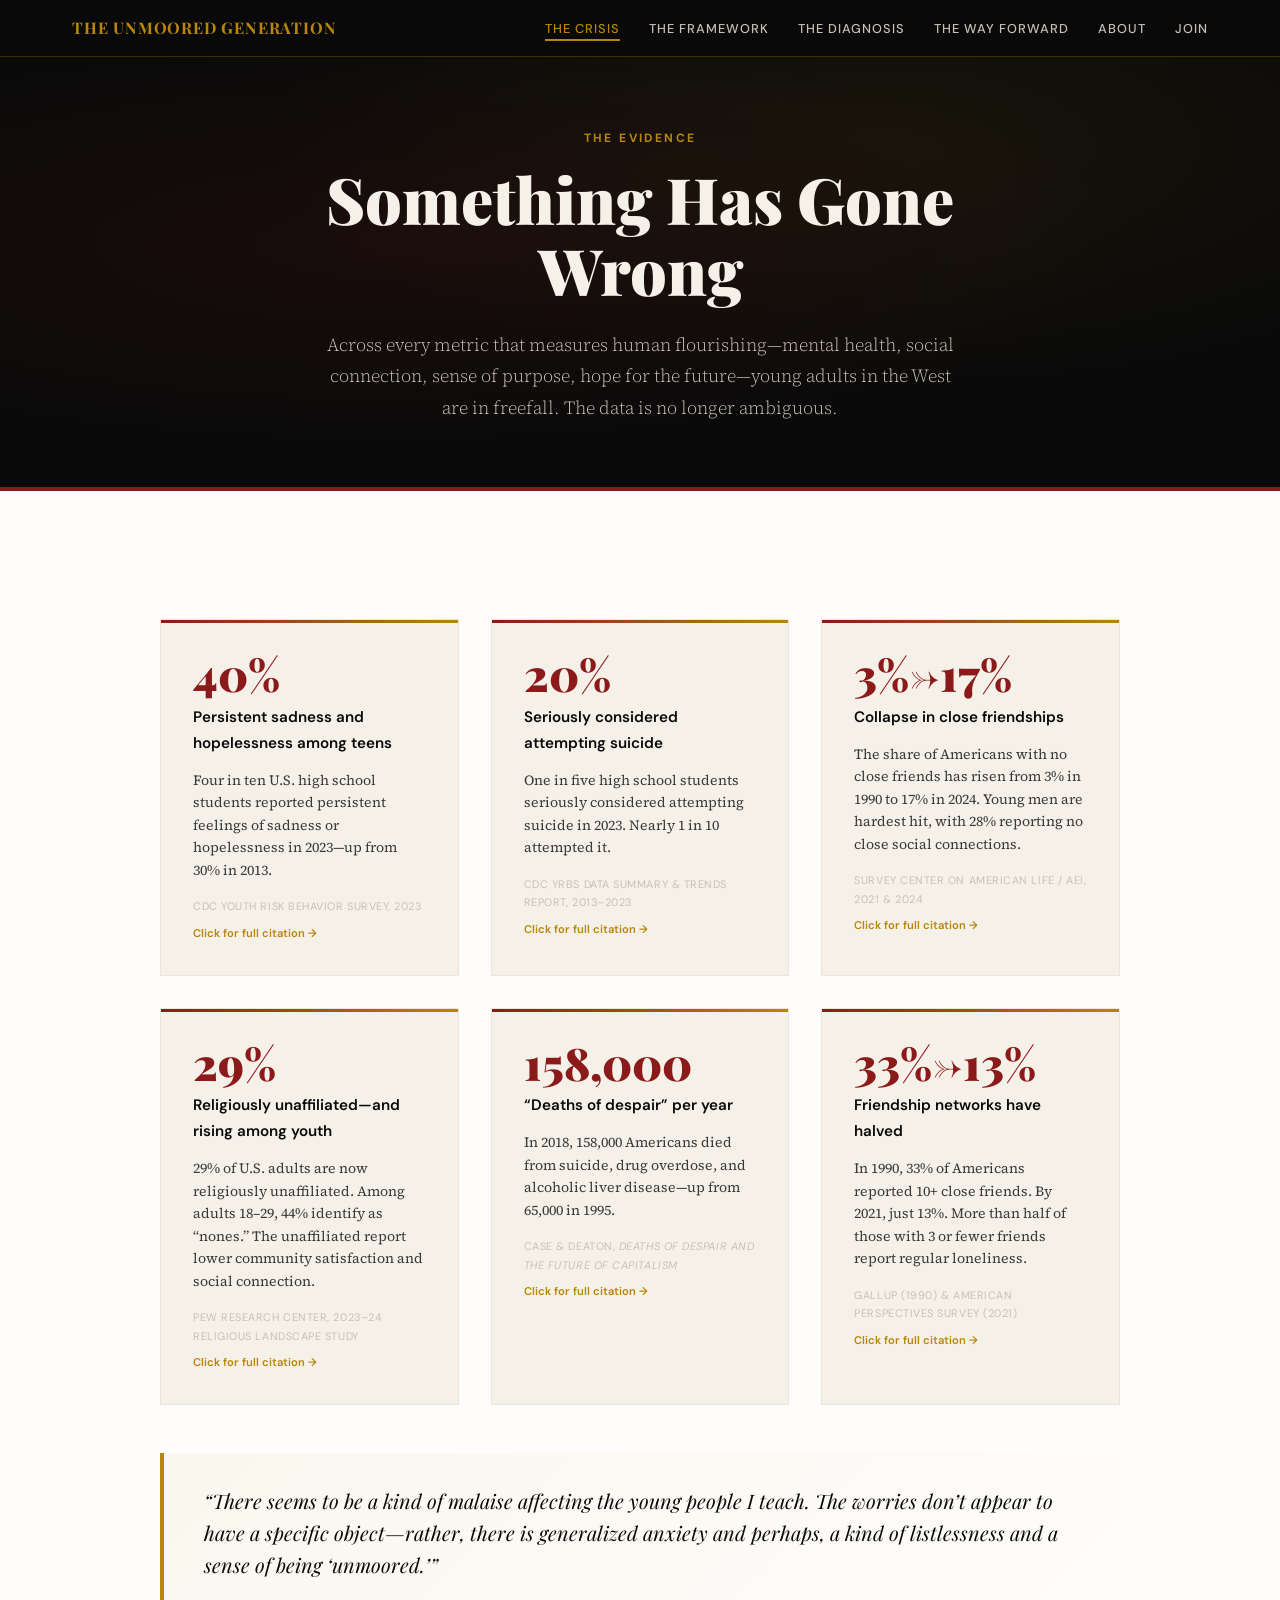
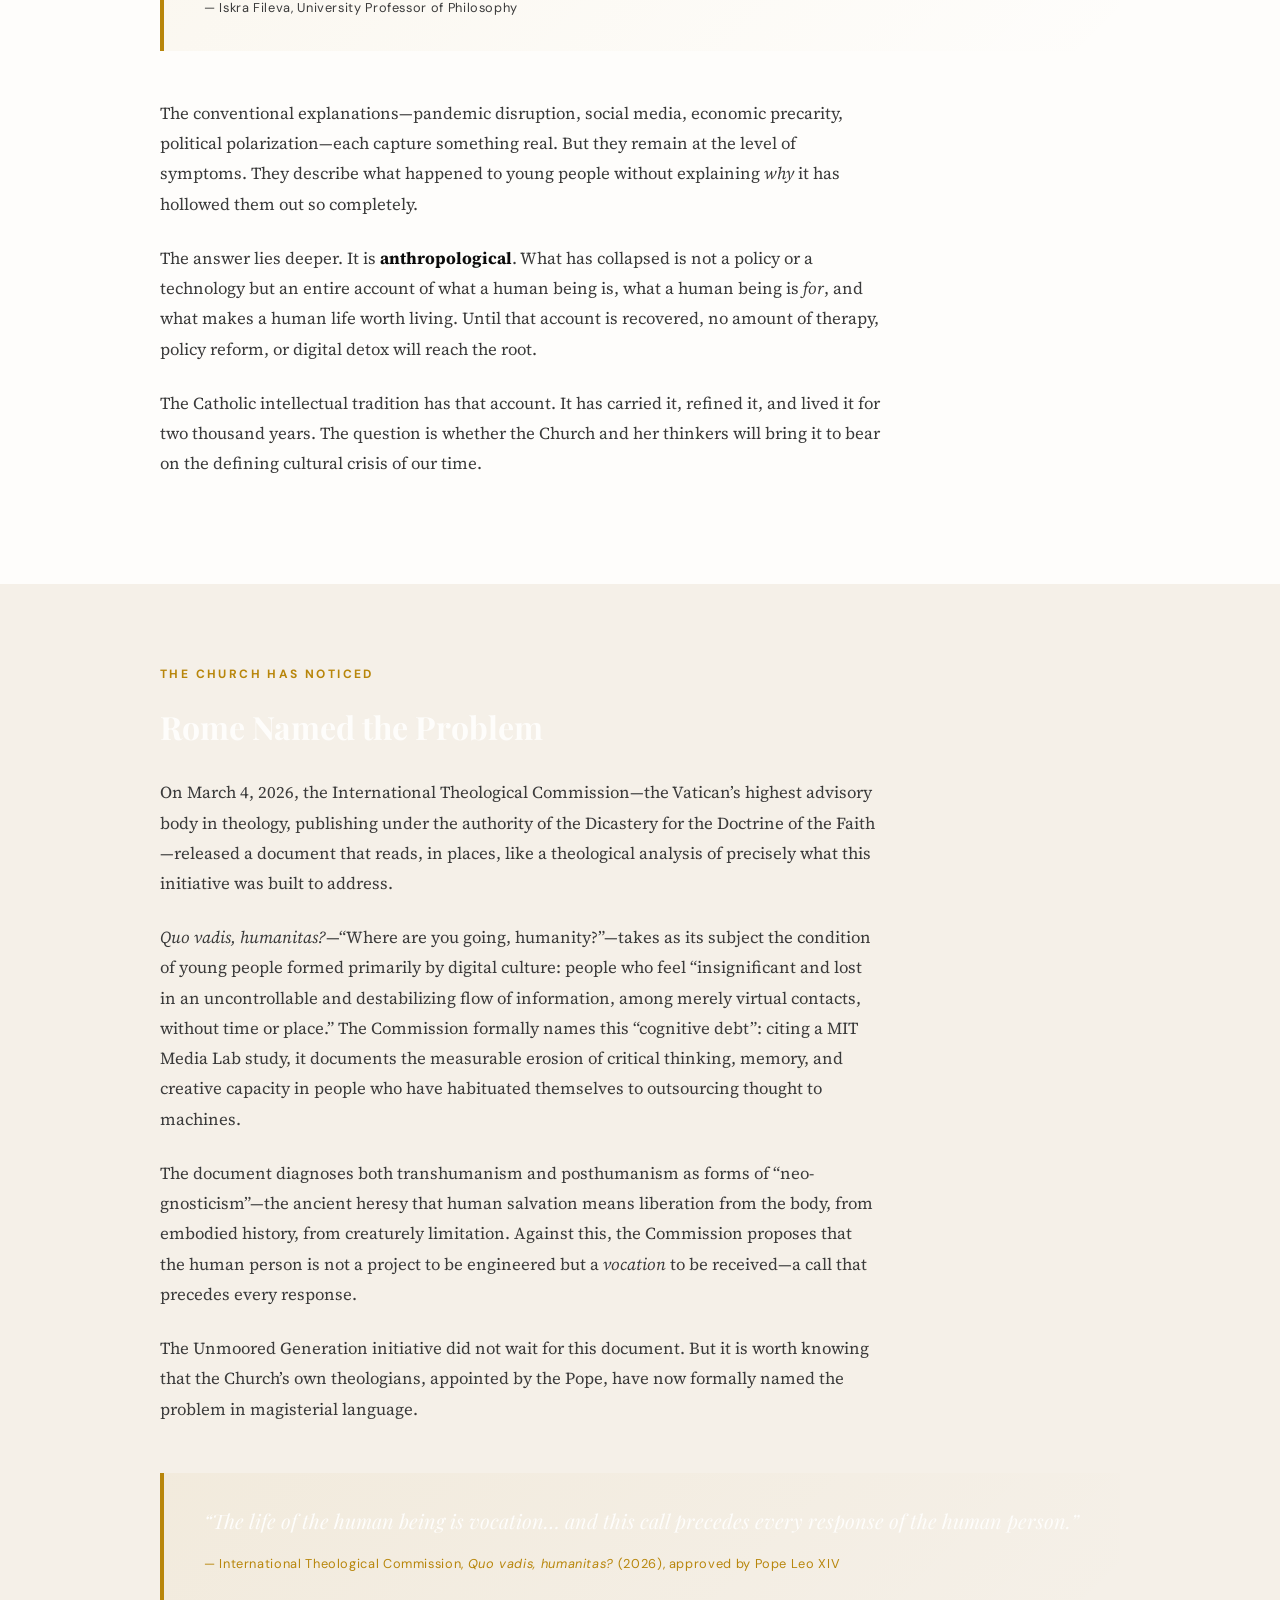
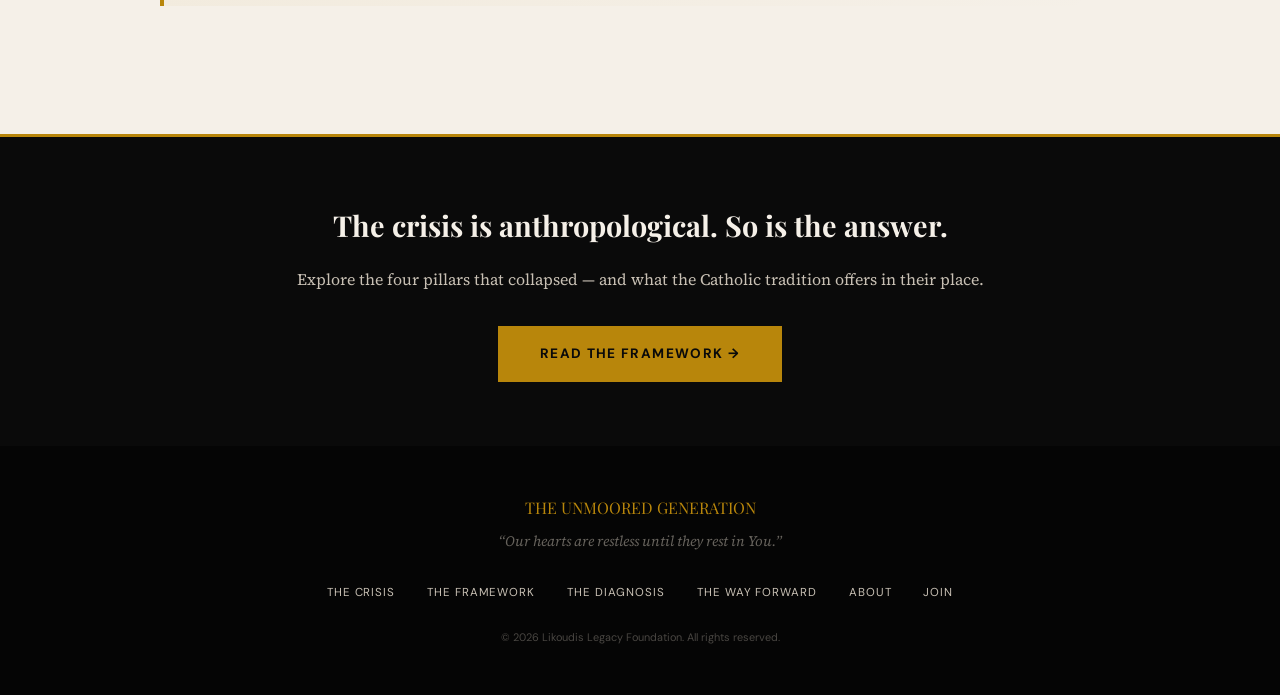
==== commit a3ef6367: "Add ITC Quo vadis humanitas section to crisis page" ====
--- a/crisis.html
+++ b/crisis.html
@@ -97,6 +97,24 @@
       <p>The Catholic intellectual tradition has that account. It has carried it, refined it, and lived it for two thousand years. The question is whether the Church and her thinkers will bring it to bear on the defining cultural crisis of our time.</p>
     </div>
 
+  </div>
+</section>
+
+
+<section class="section" style="background:var(--navy); color:var(--white);">
+  <div class="section-inner">
+    <div class="prose reveal" style="max-width:720px; color:var(--white);">
+      <div class="section-label" style="color:var(--gold);">The Church Has Noticed</div>
+      <h2 style="color:var(--white); font-family:'Playfair Display',serif; font-size:2rem; margin-bottom:1.5rem;">Rome Named the Problem</h2>
+      <p>On March 4, 2026, the International Theological Commission&mdash;the Vatican&rsquo;s highest advisory body in theology, publishing under the authority of the Dicastery for the Doctrine of the Faith&mdash;released a document that reads, in places, like a theological analysis of precisely what this initiative was built to address.</p>
+      <p><em>Quo vadis, humanitas?</em>&mdash;&ldquo;Where are you going, humanity?&rdquo;&mdash;takes as its subject the condition of young people formed primarily by digital culture: people who feel &ldquo;insignificant and lost in an uncontrollable and destabilizing flow of information, among merely virtual contacts, without time or place.&rdquo; The Commission formally names this &ldquo;cognitive debt&rdquo;: citing a MIT Media Lab study, it documents the measurable erosion of critical thinking, memory, and creative capacity in people who have habituated themselves to outsourcing thought to machines.</p>
+      <p>The document diagnoses both transhumanism and posthumanism as forms of &ldquo;neo-gnosticism&rdquo;&mdash;the ancient heresy that human salvation means liberation from the body, from embodied history, from creaturely limitation. Against this, the Commission proposes that the human person is not a project to be engineered but a <em>vocation</em> to be received&mdash;a call that precedes every response.</p>
+      <p>The Unmoored Generation initiative did not wait for this document. But it is worth knowing that the Church&rsquo;s own theologians, appointed by the Pope, have now formally named the problem in magisterial language.</p>
+    </div>
+    <div class="pull-quote reveal" style="border-left-color:var(--gold);">
+      <p style="color:var(--white);">&ldquo;The life of the human being is <em>vocation</em>&hellip; and this call precedes every response of the human person.&rdquo;</p>
+      <cite style="color:var(--gold);">&mdash; International Theological Commission, <em>Quo vadis, humanitas?</em> (2026), approved by Pope Leo XIV</cite>
+    </div>
   </div>
 </section>
 
